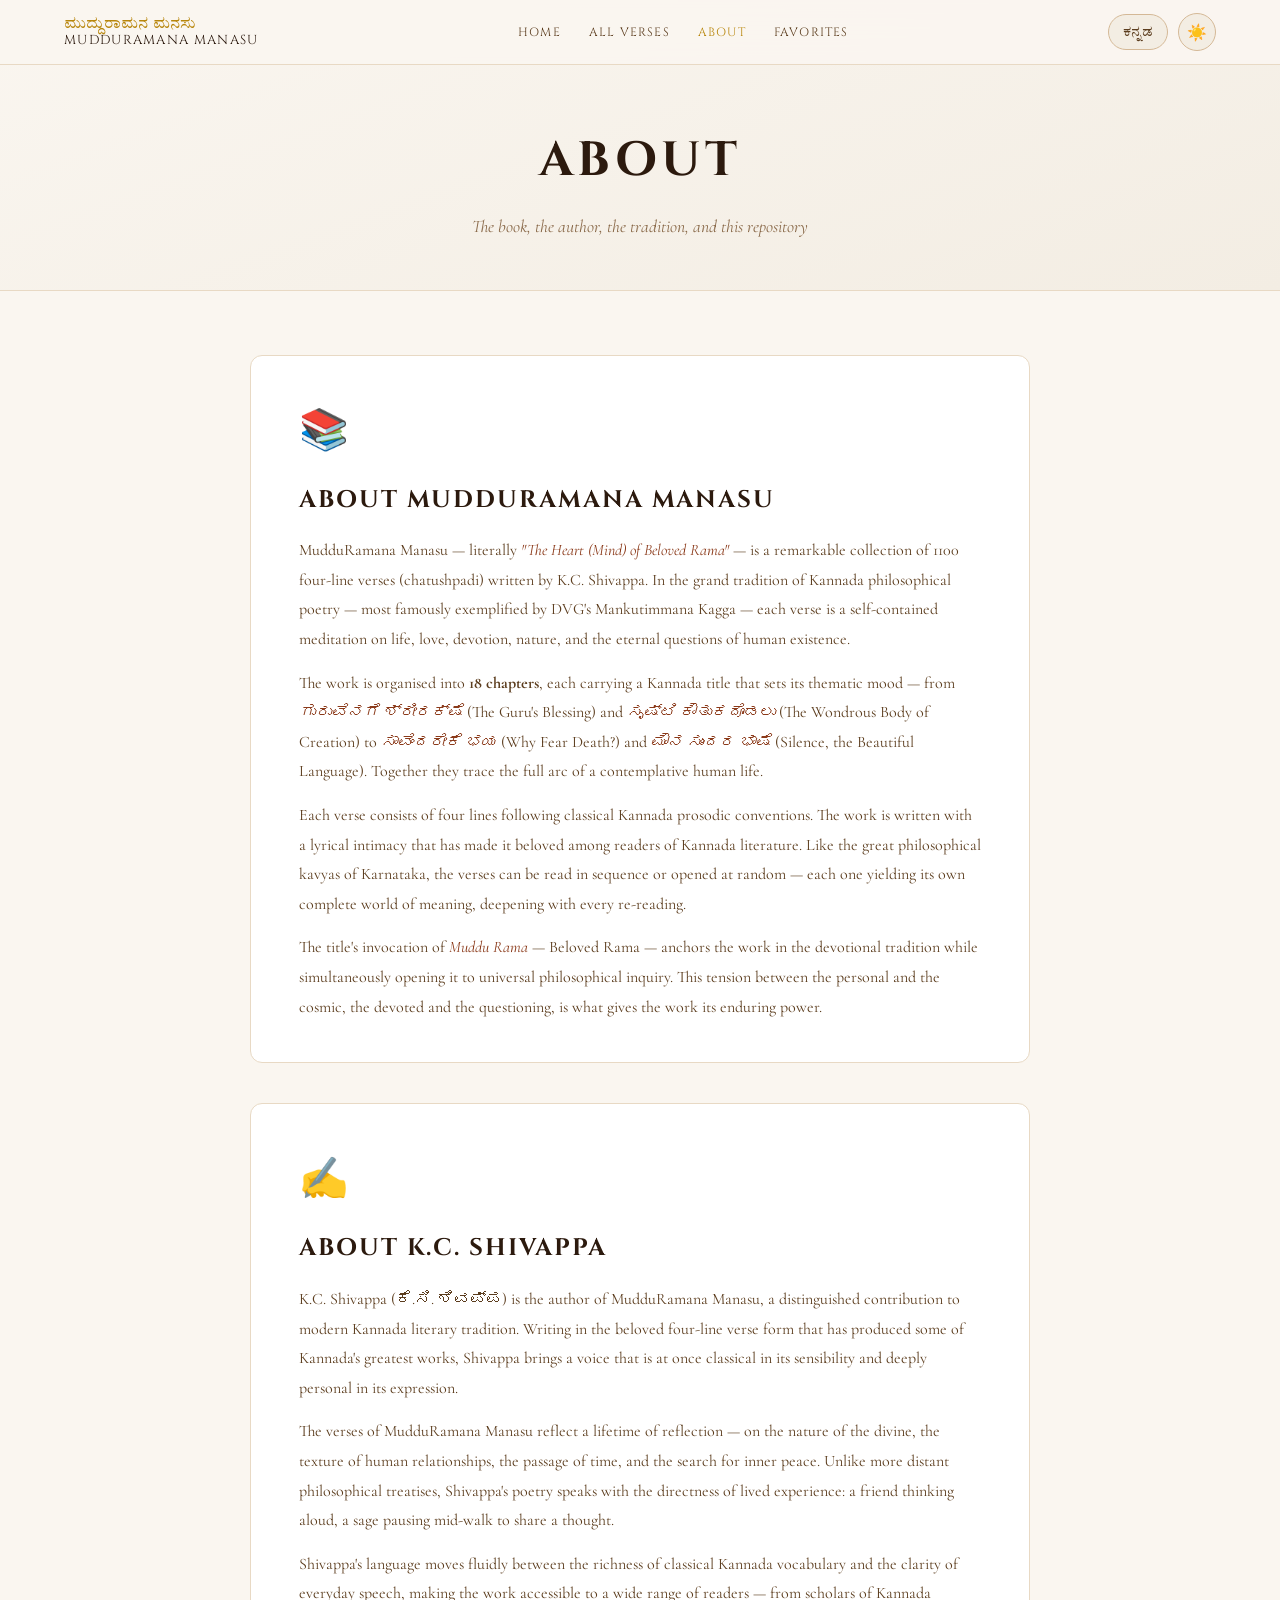
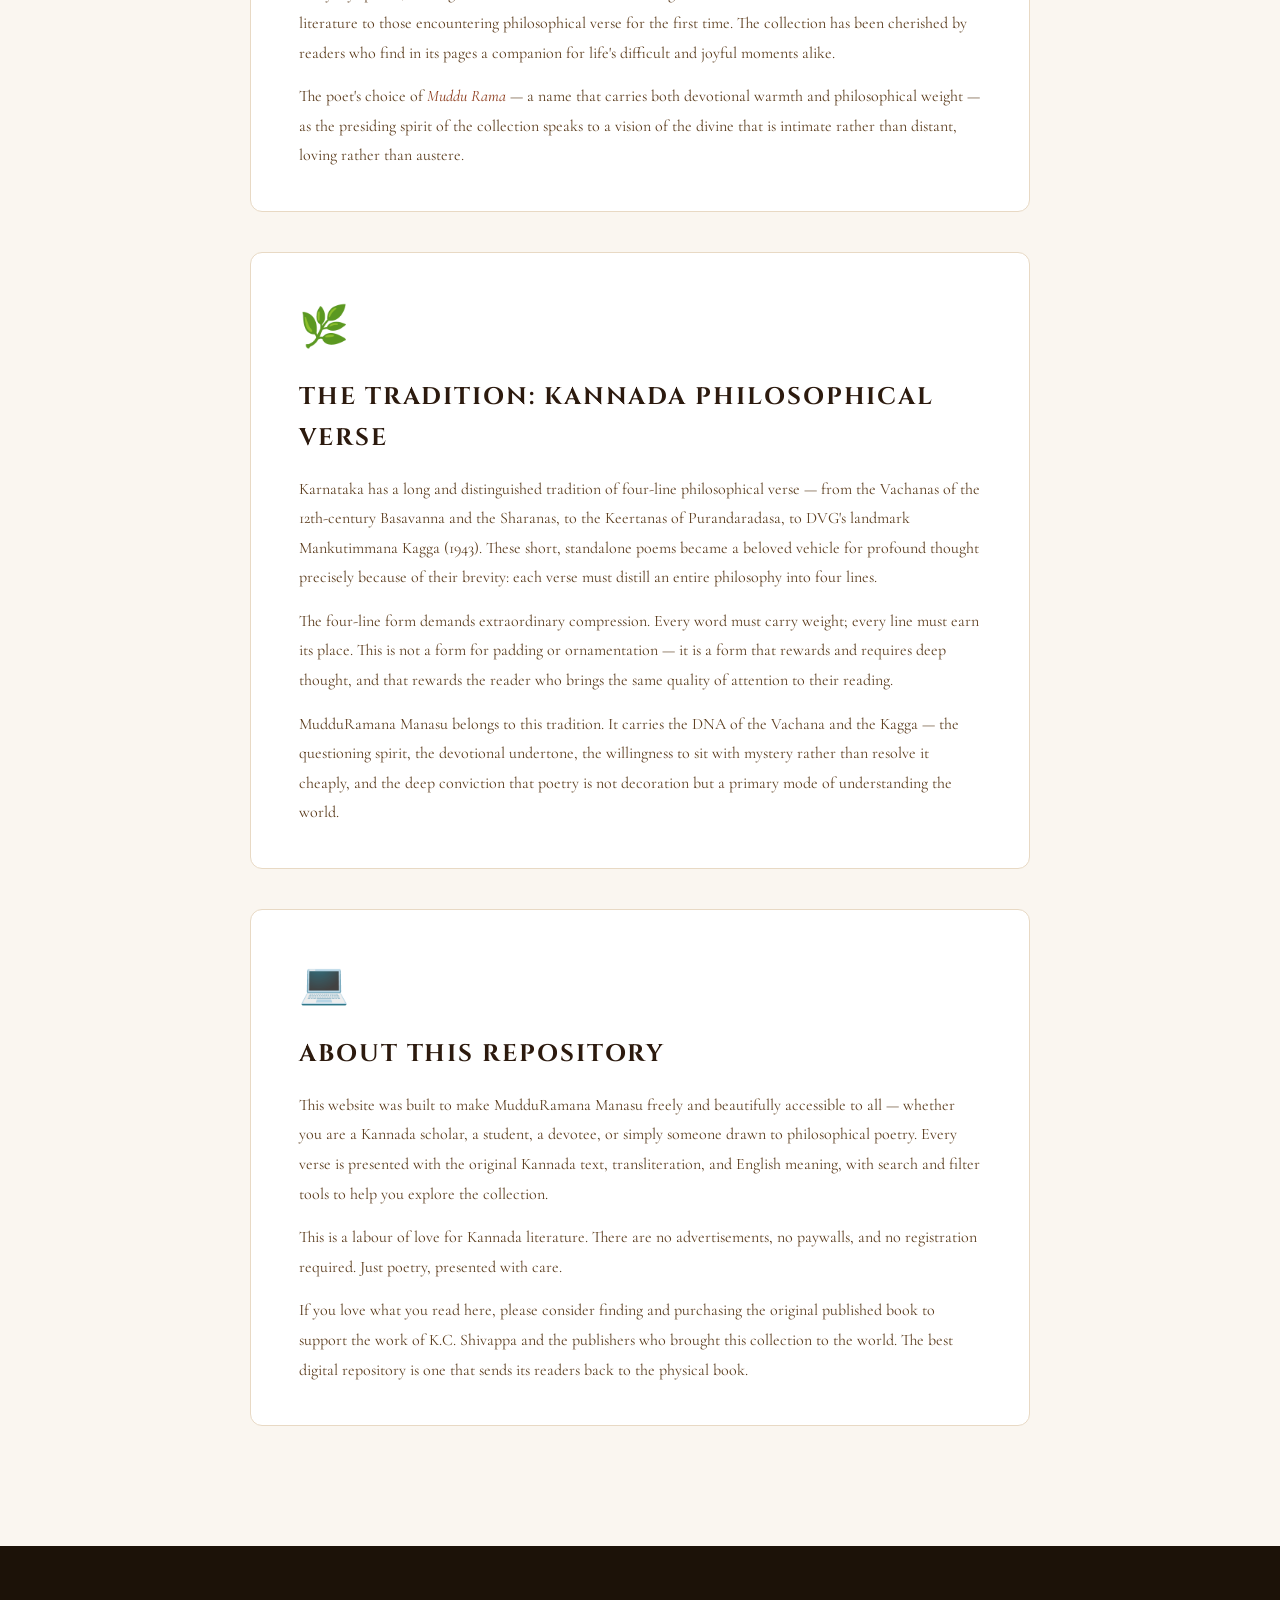
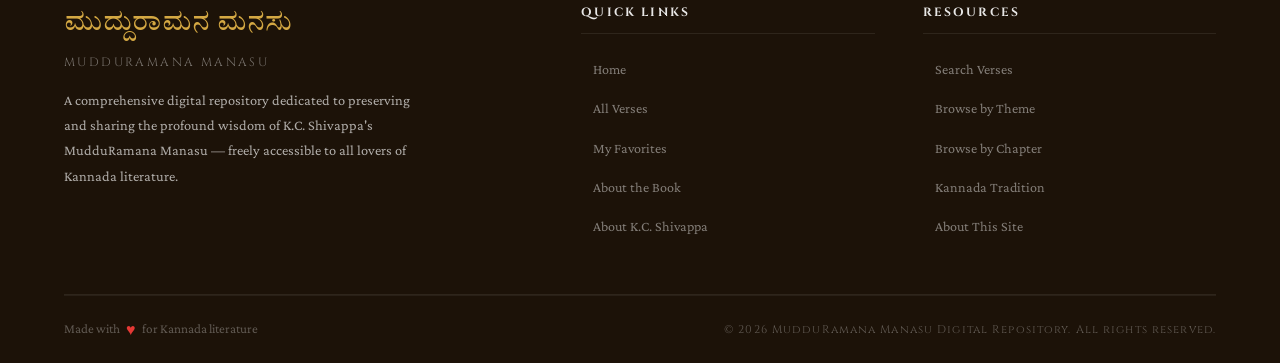
==== about.html @ 2476eab0 "Add files via upload" ====
<!DOCTYPE html>
<html lang="en" data-theme="light">
<head>
  <meta charset="UTF-8" />
  <meta name="viewport" content="width=device-width, initial-scale=1.0" />
  <title>About - MudduRamana Manasu | K.C. Shivappa</title>
  <link rel="preconnect" href="https://fonts.googleapis.com" />
  <link rel="preconnect" href="https://fonts.gstatic.com" crossorigin />
  <link href="https://fonts.googleapis.com/css2?family=Tiro+Kannada:ital@0;1&family=Cormorant+Garamond:ital,wght@0,300;0,400;0,600;1,300;1,400&family=Cinzel:wght@400;600;700&family=Crimson+Pro:ital,wght@0,300;0,400;1,300;1,400&display=swap" rel="stylesheet" />
  <link rel="stylesheet" href="styles.css" />
</head>
<body>

<nav class="nav" id="mainNav">
  <div class="nav-inner">
    <a href="index.html" class="nav-logo">
      <span class="nav-logo-kn">ಮುದ್ದುರಾಮನ ಮನಸು</span>
      <span class="nav-logo-en">MudduRamana Manasu</span>
    </a>
    <div class="nav-links">
      <a href="index.html" class="nav-link" data-i18n="nav_home">Home</a>
      <a href="verses.html" class="nav-link" data-i18n="nav_verses">All Verses</a>
      <a href="about.html" class="nav-link active" data-i18n="nav_about">About</a>
      <a href="favorites.html" class="nav-link" data-i18n="nav_favorites">Favorites</a>
    </div>
    <div class="nav-right">
      <button class="lang-toggle" id="langToggle" aria-label="Switch language" title="Switch to Kannada">ಕನ್ನಡ</button>
      <button class="theme-toggle" id="themeToggle" aria-label="Toggle theme">☀️</button>
      <button class="nav-burger" id="navBurger" aria-label="Menu"><span></span><span></span><span></span></button>
    </div>
  </div>
  <div class="nav-mobile" id="navMobile">
    <a href="index.html" data-i18n="nav_home">Home</a>
    <a href="verses.html" data-i18n="nav_verses">All Verses</a>
    <a href="about.html" data-i18n="nav_about">About</a>
    <a href="favorites.html" data-i18n="nav_favorites">Favorites</a>
  </div>
</nav>

<div class="page-header">
  <div class="container">
    <h1 class="page-header-title" data-i18n="page_about_title">About</h1>
    <p class="page-header-sub" data-i18n="page_about_sub">The book, the author, the tradition, and this repository</p>
  </div>
</div>

<section class="about-section">
  <div class="container">
    <div class="about-prose">

      <div class="about-block" id="book">
        <div class="about-block-icon">📚</div>
        <h2 data-i18n="about_section_book_title">About MudduRamana Manasu</h2>
        <p>MudduRamana Manasu — literally <em>"The Heart (Mind) of Beloved Rama"</em> — is a remarkable collection of 1100 four-line verses (chatushpadi) written by K.C. Shivappa. In the grand tradition of Kannada philosophical poetry — most famously exemplified by DVG's Mankutimmana Kagga — each verse is a self-contained meditation on life, love, devotion, nature, and the eternal questions of human existence.</p>
        <p>The work is organised into <strong>18 chapters</strong>, each carrying a Kannada title that sets its thematic mood — from <em>ಗುರುವೆನಗೆ ಶ್ರೀರಕ್ಷೆ</em> (The Guru's Blessing) and <em>ಸೃಷ್ಟಿ ಕೌತುಕದೊಡಲು</em> (The Wondrous Body of Creation) to <em>ಸಾವೆಂದರೇಕೆ ಭಯ</em> (Why Fear Death?) and <em>ಮೌನ ಸುಂದರ ಭಾಷೆ</em> (Silence, the Beautiful Language). Together they trace the full arc of a contemplative human life.</p>
        <p>Each verse consists of four lines following classical Kannada prosodic conventions. The work is written with a lyrical intimacy that has made it beloved among readers of Kannada literature. Like the great philosophical kavyas of Karnataka, the verses can be read in sequence or opened at random — each one yielding its own complete world of meaning, deepening with every re-reading.</p>
        <p>The title's invocation of <em>Muddu Rama</em> — Beloved Rama — anchors the work in the devotional tradition while simultaneously opening it to universal philosophical inquiry. This tension between the personal and the cosmic, the devoted and the questioning, is what gives the work its enduring power.</p>
      </div>

      <div class="about-block" id="author">
        <div class="about-block-icon">✍️</div>
        <h2 data-i18n="about_section_auth_title">About K.C. Shivappa</h2>
        <p>K.C. Shivappa (ಕೆ.ಸಿ. ಶಿವಪ್ಪ) is the author of MudduRamana Manasu, a distinguished contribution to modern Kannada literary tradition. Writing in the beloved four-line verse form that has produced some of Kannada's greatest works, Shivappa brings a voice that is at once classical in its sensibility and deeply personal in its expression.</p>
        <p>The verses of MudduRamana Manasu reflect a lifetime of reflection — on the nature of the divine, the texture of human relationships, the passage of time, and the search for inner peace. Unlike more distant philosophical treatises, Shivappa's poetry speaks with the directness of lived experience: a friend thinking aloud, a sage pausing mid-walk to share a thought.</p>
        <p>Shivappa's language moves fluidly between the richness of classical Kannada vocabulary and the clarity of everyday speech, making the work accessible to a wide range of readers — from scholars of Kannada literature to those encountering philosophical verse for the first time. The collection has been cherished by readers who find in its pages a companion for life's difficult and joyful moments alike.</p>
        <p>The poet's choice of <em>Muddu Rama</em> — a name that carries both devotional warmth and philosophical weight — as the presiding spirit of the collection speaks to a vision of the divine that is intimate rather than distant, loving rather than austere.</p>
      </div>

      <div class="about-block" id="tradition">
        <div class="about-block-icon">🌿</div>
        <h2 data-i18n="about_section_trad_title">The Tradition: Kannada Philosophical Verse</h2>
        <p>Karnataka has a long and distinguished tradition of four-line philosophical verse — from the Vachanas of the 12th-century Basavanna and the Sharanas, to the Keertanas of Purandaradasa, to DVG's landmark Mankutimmana Kagga (1943). These short, standalone poems became a beloved vehicle for profound thought precisely because of their brevity: each verse must distill an entire philosophy into four lines.</p>
        <p>The four-line form demands extraordinary compression. Every word must carry weight; every line must earn its place. This is not a form for padding or ornamentation — it is a form that rewards and requires deep thought, and that rewards the reader who brings the same quality of attention to their reading.</p>
        <p>MudduRamana Manasu belongs to this tradition. It carries the DNA of the Vachana and the Kagga — the questioning spirit, the devotional undertone, the willingness to sit with mystery rather than resolve it cheaply, and the deep conviction that poetry is not decoration but a primary mode of understanding the world.</p>
      </div>

      <div class="about-block" id="repository">
        <div class="about-block-icon">💻</div>
        <h2 data-i18n="about_section_repo_title">About This Repository</h2>
        <p>This website was built to make MudduRamana Manasu freely and beautifully accessible to all — whether you are a Kannada scholar, a student, a devotee, or simply someone drawn to philosophical poetry. Every verse is presented with the original Kannada text, transliteration, and English meaning, with search and filter tools to help you explore the collection.</p>
        <p>This is a labour of love for Kannada literature. There are no advertisements, no paywalls, and no registration required. Just poetry, presented with care.</p>
        <p>If you love what you read here, please consider finding and purchasing the original published book to support the work of K.C. Shivappa and the publishers who brought this collection to the world. The best digital repository is one that sends its readers back to the physical book.</p>
      </div>

    </div>
  </div>
</section>

<footer class="footer">
  <div class="container">
    <div class="footer-top">
      <div class="footer-brand">
        <span class="footer-brand-logo">ಮುದ್ದುರಾಮನ ಮನಸು</span>
        <span class="footer-brand-logo-en">MudduRamana Manasu</span>
        <p data-i18n="footer_brand_desc">A comprehensive digital repository dedicated to preserving and sharing the profound wisdom of K.C. Shivappa's MudduRamana Manasu — freely accessible to all lovers of Kannada literature.</p>
      </div>
      <div class="footer-col">
        <h4 data-i18n="footer_quick_links">Quick Links</h4>
        <a href="index.html" data-i18n="footer_link_home">Home</a>
        <a href="verses.html" data-i18n="footer_link_verses">All Verses</a>
        <a href="favorites.html" data-i18n="footer_link_favs">My Favorites</a>
        <a href="about.html" data-i18n="footer_link_book">About the Book</a>
        <a href="about.html#author" data-i18n="footer_link_author">About K.C. Shivappa</a>
      </div>
      <div class="footer-col">
        <h4 data-i18n="footer_resources">Resources</h4>
        <a href="verses.html" data-i18n="footer_res_search">Search Verses</a>
        <a href="verses.html" data-i18n="footer_res_theme">Browse by Theme</a>
        <a href="verses.html" data-i18n="footer_res_chapter">Browse by Chapter</a>
        <a href="about.html#tradition" data-i18n="footer_res_trad">Kannada Tradition</a>
        <a href="about.html#repository" data-i18n="footer_res_site">About This Site</a>
      </div>
    </div>
    <hr class="footer-divider" />
    <div class="footer-bottom">
      <div class="footer-bottom-left">
        <span data-i18n="footer_made_with">Made with</span> <span class="footer-heart">♥</span> <span data-i18n="footer_for">for Kannada literature</span>
      </div>
      <div class="footer-bottom-right" data-i18n="footer_copy">© 2026 MudduRamana Manasu Digital Repository. All rights reserved.</div>
    </div>
  </div>
</footer>

<script src="data.js"></script>
<script src="i18n.js"></script>
  <script src="app.js"></script>
</body>
</html>
---- styles.css ----
/* ===========================
   MudduRamana Manasu — Styles
   Warm manuscript + dark mode
   =========================== */

/* ---- LIGHT THEME (default) ---- */
:root {
  --bg: #faf6f0;
  --bg-alt: #f3ede3;
  --bg-card: #ffffff;
  --bg-dark: #1c1208;
  --ink: #2c1a0e;
  --ink-light: #5c3d1e;
  --ink-muted: #8a6a4a;
  --gold: #b8860b;
  --gold-light: #d4a843;
  --gold-pale: #f5e8c0;
  --rust: #8b3a1a;
  --rust-light: #c05a2a;
  --border: #d4b896;
  --border-light: #e8d9c4;
  --shadow: rgba(44, 26, 14, 0.12);
  --shadow-deep: rgba(44, 26, 14, 0.25);
  --nav-bg: rgba(250, 246, 240, 0.93);
  --hero-grad-a: #faf6f0;
  --hero-grad-b: #f0e8d8;
  --hero-grad-c: #e8d8c0;
  --search-bg: #ffffff;
  --filter-bg: #f3ede3;
  --modal-bg: #faf6f0;
  --footer-bg: #1c1208;
  --footer-text: rgba(255,255,255,0.65);
  --footer-muted: rgba(255,255,255,0.3);
  --footer-heading: rgba(255,255,255,0.9);
  --footer-link: rgba(255,255,255,0.45);
  --theme-toggle-bg: var(--bg-alt);
  --theme-toggle-icon: '☀️';

  --font-display: 'Cinzel', serif;
  --font-body: 'Crimson Pro', Georgia, serif;
  --font-kannada: 'Tiro Kannada', serif;
  --font-serif: 'Cormorant Garamond', Georgia, serif;
}

/* ---- DARK THEME ---- */
[data-theme="dark"] {
  --bg: #0f0c07;
  --bg-alt: #1a1408;
  --bg-card: #1f1810;
  --bg-dark: #060402;
  --ink: #eddcbc;
  --ink-light: #c9aa7a;
  --ink-muted: #8a7254;
  --gold: #d4a843;
  --gold-light: #e8c26a;
  --gold-pale: rgba(184,134,11,0.15);
  --rust: #c05a2a;
  --rust-light: #e07040;
  --border: #3a2c18;
  --border-light: #2a2010;
  --shadow: rgba(0,0,0,0.4);
  --shadow-deep: rgba(0,0,0,0.6);
  --nav-bg: rgba(15, 12, 7, 0.95);
  --hero-grad-a: #0f0c07;
  --hero-grad-b: #1a1408;
  --hero-grad-c: #201808;
  --search-bg: #1f1810;
  --filter-bg: #1a1408;
  --modal-bg: #1a1408;
  --footer-bg: #060402;
  --footer-text: rgba(255,255,255,0.55);
  --footer-muted: rgba(255,255,255,0.2);
  --footer-heading: rgba(255,255,255,0.85);
  --footer-link: rgba(255,255,255,0.35);
  --theme-toggle-bg: #2a2010;
  --theme-toggle-icon: '🌙';
}

*, *::before, *::after { box-sizing: border-box; margin: 0; padding: 0; }
html { scroll-behavior: smooth; }

body {
  font-family: var(--font-body);
  background: var(--bg);
  color: var(--ink);
  font-size: 18px;
  line-height: 1.7;
  transition: background 0.3s, color 0.3s;
}

a { color: inherit; text-decoration: none; }
img { max-width: 100%; display: block; }

.container {
  max-width: 1200px;
  margin: 0 auto;
  padding: 0 24px;
}

/* ---- NAV ---- */
.nav {
  position: fixed;
  top: 0; left: 0; right: 0;
  z-index: 100;
  background: var(--nav-bg);
  backdrop-filter: blur(16px);
  -webkit-backdrop-filter: blur(16px);
  border-bottom: 1px solid var(--border-light);
  transition: box-shadow 0.3s, background 0.3s;
}
.nav.scrolled { box-shadow: 0 2px 20px var(--shadow); }

.nav-inner {
  max-width: 1200px;
  margin: 0 auto;
  padding: 0 24px;
  height: 64px;
  display: flex;
  align-items: center;
  justify-content: space-between;
  gap: 16px;
}
.nav-logo {
  display: flex;
  flex-direction: column;
  line-height: 1.1;
  flex-shrink: 0;
}
.nav-logo-kn {
  font-family: var(--font-kannada);
  font-size: 15px;
  color: var(--gold);
  letter-spacing: 0.02em;
}
.nav-logo-en {
  font-family: var(--font-display);
  font-size: 13px;
  letter-spacing: 0.1em;
  color: var(--ink);
  text-transform: uppercase;
}
.nav-links {
  display: flex;
  align-items: center;
  gap: 28px;
}
.nav-link {
  font-family: var(--font-display);
  font-size: 12px;
  letter-spacing: 0.1em;
  text-transform: uppercase;
  color: var(--ink-light);
  display: flex;
  align-items: center;
  gap: 5px;
  transition: color 0.2s;
  white-space: nowrap;
}
.nav-link:hover, .nav-link.active { color: var(--gold); }

/* Theme toggle button */
.theme-toggle {
  width: 38px; height: 38px;
  display: flex;
  align-items: center;
  justify-content: center;
  border-radius: 50%;
  border: 1px solid var(--border);
  background: var(--theme-toggle-bg);
  cursor: pointer;
  font-size: 16px;
  transition: background 0.2s, border-color 0.2s, transform 0.2s;
  flex-shrink: 0;
}
.theme-toggle:hover {
  border-color: var(--gold);
  transform: rotate(20deg);
}

.nav-right {
  display: flex;
  align-items: center;
  gap: 16px;
}

.nav-burger {
  display: none;
  flex-direction: column;
  gap: 5px;
  background: none;
  border: none;
  cursor: pointer;
  padding: 4px;
}
.nav-burger span {
  display: block;
  width: 24px; height: 2px;
  background: var(--ink);
  border-radius: 2px;
  transition: 0.3s;
}
.nav-mobile {
  display: none;
  flex-direction: column;
  padding: 12px 24px 20px;
  border-top: 1px solid var(--border-light);
  background: var(--nav-bg);
  gap: 2px;
}
.nav-mobile a {
  padding: 10px 0;
  font-family: var(--font-display);
  font-size: 13px;
  letter-spacing: 0.08em;
  text-transform: uppercase;
  color: var(--ink-light);
  border-bottom: 1px solid var(--border-light);
}
.nav-mobile.open { display: flex; }

/* ---- HERO ---- */
.hero {
  min-height: 100vh;
  padding-top: 64px;
  display: flex;
  align-items: center;
  justify-content: center;
  position: relative;
  background: linear-gradient(160deg, var(--hero-grad-a) 0%, var(--hero-grad-b) 40%, var(--hero-grad-c) 100%);
  overflow: hidden;
}
.hero-bg { position: absolute; inset: 0; pointer-events: none; }
.hero-lotus {
  position: absolute;
  font-size: 6rem;
  opacity: 0.06;
  animation: floatLotus 8s ease-in-out infinite;
}
.hero-lotus-1 { top: 10%; left: 5%; animation-delay: 0s; }
.hero-lotus-2 { top: 60%; right: 5%; animation-delay: 2.5s; font-size: 8rem; }
.hero-lotus-3 { bottom: 10%; left: 30%; animation-delay: 5s; font-size: 4rem; }
@keyframes floatLotus {
  0%, 100% { transform: translateY(0) rotate(0deg); }
  50% { transform: translateY(-20px) rotate(5deg); }
}
.hero::before, .hero::after {
  content: '';
  position: absolute;
  border: 1px solid var(--gold);
  opacity: 0.07;
  border-radius: 50%;
}
.hero::before { top: -80px; right: -80px; width: 500px; height: 500px; }
.hero::after { bottom: -100px; left: -100px; width: 400px; height: 400px; }

.hero-content {
  position: relative;
  text-align: center;
  max-width: 800px;
  padding: 80px 24px 120px;
  animation: fadeUp 1s ease both;
}
@keyframes fadeUp {
  from { opacity: 0; transform: translateY(30px); }
  to { opacity: 1; transform: translateY(0); }
}

.hero-subtitle-top {
  font-family: var(--font-kannada);
  font-size: 16px;
  color: var(--gold);
  letter-spacing: 0.05em;
  margin-bottom: 20px;
  opacity: 0.85;
}
.hero-title { display: flex; flex-direction: column; gap: 6px; margin-bottom: 16px; }
.hero-title-kn {
  font-family: var(--font-kannada);
  font-size: clamp(2.4rem, 6vw, 4.2rem);
  color: var(--rust);
  line-height: 1.2;
}
.hero-title-en {
  font-family: var(--font-display);
  font-size: clamp(1.4rem, 3.5vw, 2.4rem);
  letter-spacing: 0.12em;
  color: var(--ink);
  text-transform: uppercase;
}
.hero-author {
  font-family: var(--font-serif);
  font-size: 1.2rem;
  font-style: italic;
  color: var(--ink-muted);
  margin-bottom: 20px;
}
.hero-author strong { font-style: normal; color: var(--ink-light); font-weight: 600; }
.hero-desc {
  font-size: 1.1rem;
  color: var(--ink-light);
  max-width: 580px;
  margin: 0 auto 32px;
  font-family: var(--font-serif);
  font-style: italic;
}
.hero-stats {
  display: flex;
  align-items: center;
  justify-content: center;
  margin-bottom: 36px;
  background: rgba(255,255,255,0.08);
  border: 1px solid var(--border);
  border-radius: 60px;
  padding: 12px 32px;
  width: fit-content;
  margin-left: auto;
  margin-right: auto;
  backdrop-filter: blur(4px);
}
.hero-stat { display: flex; flex-direction: column; align-items: center; padding: 0 24px; }
.hero-stat-num {
  font-family: var(--font-display);
  font-size: 1.5rem;
  color: var(--rust);
  font-weight: 600;
  letter-spacing: 0.05em;
}
.hero-stat-label {
  font-size: 0.75rem;
  text-transform: uppercase;
  letter-spacing: 0.1em;
  color: var(--ink-muted);
}
.hero-stat-divider { width: 1px; height: 40px; background: var(--border); }
.hero-cta { display: flex; gap: 16px; justify-content: center; flex-wrap: wrap; }
.hero-scroll-hint {
  position: absolute;
  bottom: 32px; left: 50%;
  transform: translateX(-50%);
  display: flex;
  flex-direction: column;
  align-items: center;
  gap: 4px;
  color: var(--ink-muted);
  font-size: 0.75rem;
  letter-spacing: 0.15em;
  text-transform: uppercase;
  animation: bounceDown 2s ease-in-out infinite;
}
@keyframes bounceDown {
  0%, 100% { transform: translateX(-50%) translateY(0); }
  50% { transform: translateX(-50%) translateY(8px); }
}

/* ---- BUTTONS ---- */
.btn-primary {
  display: inline-block;
  background: var(--rust);
  color: #fff;
  font-family: var(--font-display);
  font-size: 13px;
  letter-spacing: 0.12em;
  text-transform: uppercase;
  padding: 14px 32px;
  border-radius: 4px;
  transition: background 0.2s, transform 0.2s, box-shadow 0.2s;
  box-shadow: 0 4px 20px rgba(139,58,26,0.25);
  border: none; cursor: pointer;
}
.btn-primary:hover {
  background: var(--rust-light);
  transform: translateY(-2px);
  box-shadow: 0 8px 30px rgba(139,58,26,0.3);
}
.btn-secondary {
  display: inline-block;
  background: transparent;
  color: var(--ink);
  font-family: var(--font-display);
  font-size: 13px;
  letter-spacing: 0.12em;
  text-transform: uppercase;
  padding: 14px 32px;
  border-radius: 4px;
  border: 1.5px solid var(--border);
  transition: border-color 0.2s, color 0.2s, transform 0.2s;
  cursor: pointer;
}
.btn-secondary:hover { border-color: var(--gold); color: var(--gold); transform: translateY(-2px); }
.btn-outline {
  display: inline-block;
  border: 1.5px solid var(--rust);
  color: var(--rust);
  font-family: var(--font-display);
  font-size: 13px;
  letter-spacing: 0.1em;
  text-transform: uppercase;
  padding: 12px 28px;
  border-radius: 4px;
  transition: background 0.2s, color 0.2s;
}
.btn-outline:hover { background: var(--rust); color: #fff; }
.btn-small {
  display: inline-block;
  background: var(--rust);
  color: #fff;
  font-family: var(--font-display);
  font-size: 11px;
  letter-spacing: 0.1em;
  text-transform: uppercase;
  padding: 8px 16px;
  border-radius: 4px;
  border: none;
  cursor: pointer;
  transition: background 0.2s;
}
.btn-small:hover { background: var(--rust-light); }
.btn-clear {
  background: transparent;
  color: var(--ink-muted);
  border: 1px solid var(--border);
}
.btn-clear:hover { background: var(--bg-alt); color: var(--ink); }

/* ---- SEARCH SECTION ---- */
.search-section {
  padding: 32px 0;
  background: var(--bg-alt);
  border-top: 1px solid var(--border-light);
  border-bottom: 1px solid var(--border-light);
}
.search-box {
  display: flex;
  align-items: center;
  max-width: 720px;
  margin: 0 auto;
  background: var(--search-bg);
  border: 1.5px solid var(--border);
  border-radius: 8px;
  overflow: hidden;
  box-shadow: 0 2px 12px var(--shadow);
  transition: border-color 0.2s, box-shadow 0.2s;
}
.search-box:focus-within { border-color: var(--gold); box-shadow: 0 4px 24px var(--shadow); }
.search-icon { margin: 0 14px; color: var(--ink-muted); flex-shrink: 0; }
.search-input {
  flex: 1;
  border: none;
  outline: none;
  font-family: var(--font-body);
  font-size: 16px;
  color: var(--ink);
  background: transparent;
  padding: 14px 0;
}
.search-input::placeholder { color: var(--ink-muted); }
.search-btn {
  background: var(--rust);
  color: #fff;
  border: none;
  padding: 14px 28px;
  font-family: var(--font-display);
  font-size: 13px;
  letter-spacing: 0.1em;
  text-transform: uppercase;
  cursor: pointer;
  transition: background 0.2s;
}
.search-btn:hover { background: var(--rust-light); }

/* ---- SECTION HEADERS ---- */
.section-title {
  font-family: var(--font-display);
  font-size: clamp(1.6rem, 3vw, 2.2rem);
  text-align: center;
  letter-spacing: 0.06em;
  color: var(--ink);
  margin-bottom: 12px;
}
.section-subtitle {
  text-align: center;
  color: var(--ink-muted);
  font-family: var(--font-serif);
  font-style: italic;
  font-size: 1.1rem;
  margin-bottom: 48px;
}

/* ---- FEATURES ---- */
.features-section { padding: 80px 0; background: var(--bg); }
.features-grid { display: grid; grid-template-columns: repeat(auto-fit, minmax(240px,1fr)); gap: 24px; }
.feature-card {
  background: var(--bg-card);
  border: 1px solid var(--border-light);
  border-radius: 8px;
  padding: 32px 28px;
  text-align: center;
  transition: transform 0.2s, box-shadow 0.2s;
}
.feature-card:hover { transform: translateY(-4px); box-shadow: 0 8px 32px var(--shadow); }
.feature-icon { font-size: 2rem; margin-bottom: 16px; }
.feature-card h3 {
  font-family: var(--font-display);
  font-size: 1rem;
  letter-spacing: 0.06em;
  color: var(--ink);
  margin-bottom: 10px;
  text-transform: uppercase;
}
.feature-card p { color: var(--ink-muted); font-size: 0.95rem; line-height: 1.65; }

/* ---- VERSE CARD ---- */
.verses-grid { display: grid; grid-template-columns: repeat(auto-fill, minmax(340px,1fr)); gap: 28px; margin-bottom: 48px; }
.verse-card {
  background: var(--bg-card);
  border: 1px solid var(--border-light);
  border-radius: 8px;
  padding: 28px;
  cursor: pointer;
  transition: transform 0.2s, box-shadow 0.2s, border-color 0.2s;
}
.verse-card:hover { transform: translateY(-4px); box-shadow: 0 8px 32px var(--shadow); border-color: var(--border); }
.verse-card-header {
  display: flex;
  align-items: center;
  justify-content: space-between;
  margin-bottom: 10px;
}
.verse-number {
  font-family: var(--font-display);
  font-size: 0.8rem;
  letter-spacing: 0.12em;
  color: var(--gold);
  text-transform: uppercase;
}
.verse-chapter {
  font-family: var(--font-kannada);
  font-size: 0.78rem;
  color: var(--ink-muted);
  margin-bottom: 12px;
  opacity: 0.8;
}
.verse-tags { display: flex; gap: 6px; flex-wrap: wrap; }
.verse-tag {
  font-size: 0.7rem;
  padding: 3px 10px;
  border-radius: 20px;
  border: 1px solid var(--border);
  color: var(--ink-muted);
  font-family: var(--font-display);
  letter-spacing: 0.06em;
  text-transform: uppercase;
  background: var(--bg-alt);
}
.verse-kannada {
  font-family: var(--font-kannada);
  font-size: 1.05rem;
  line-height: 2;
  color: var(--ink);
  margin-bottom: 14px;
  border-left: 3px solid var(--gold-pale);
  padding-left: 14px;
}
.verse-meaning-preview {
  font-family: var(--font-serif);
  font-style: italic;
  color: var(--ink-muted);
  font-size: 0.95rem;
  line-height: 1.6;
  display: -webkit-box;
  -webkit-line-clamp: 2;
  -webkit-box-orient: vertical;
  overflow: hidden;
}
.verse-card-footer {
  display: flex;
  align-items: center;
  justify-content: space-between;
  margin-top: 18px;
  padding-top: 14px;
  border-top: 1px solid var(--border-light);
}
.verse-like-btn {
  background: none;
  border: none;
  cursor: pointer;
  display: flex;
  align-items: center;
  gap: 6px;
  color: var(--ink-muted);
  font-size: 0.85rem;
  font-family: var(--font-body);
  transition: color 0.2s;
  padding: 4px 0;
}
.verse-like-btn:hover, .verse-like-btn.liked { color: #e53935; }
.verse-like-btn.liked svg { fill: #e53935; }
.verse-like-btn svg { transition: fill 0.2s; }
.verse-read-link {
  font-family: var(--font-display);
  font-size: 0.75rem;
  letter-spacing: 0.1em;
  text-transform: uppercase;
  color: var(--rust);
  transition: color 0.2s;
}
.verse-read-link:hover { color: var(--rust-light); }

/* ---- FEATURED SECTION ---- */
.featured-section {
  padding: 80px 0;
  background: var(--bg-alt);
  border-top: 1px solid var(--border-light);
  border-bottom: 1px solid var(--border-light);
}
.featured-cta { text-align: center; margin-top: 48px; }

/* ---- ABOUT SNIPPET (homepage) ---- */
.about-snippet { padding: 80px 0; background: var(--bg); }
.about-snippet-inner {
  display: grid;
  grid-template-columns: 1fr 1fr;
  gap: 64px;
  align-items: center;
}
.about-label {
  font-family: var(--font-display);
  font-size: 0.75rem;
  letter-spacing: 0.2em;
  text-transform: uppercase;
  color: var(--gold);
  margin-bottom: 12px;
}
.about-snippet-text h2 {
  font-family: var(--font-display);
  font-size: 2rem;
  letter-spacing: 0.06em;
  color: var(--ink);
  margin-bottom: 20px;
}
.about-snippet-text p {
  color: var(--ink-light);
  font-size: 1rem;
  line-height: 1.8;
  margin-bottom: 16px;
  font-family: var(--font-serif);
}
.about-snippet-text p em { color: var(--rust); }
.about-snippet-text .btn-outline { margin-top: 12px; }

.verse-card-large {
  background: linear-gradient(145deg, var(--bg-card) 0%, var(--bg-alt) 100%);
  border: 1px solid var(--border);
  border-radius: 12px;
  padding: 40px 36px;
  box-shadow: 0 4px 32px var(--shadow);
}
.verse-card-large .verse-number {
  font-family: var(--font-display);
  font-size: 0.8rem;
  letter-spacing: 0.15em;
  color: var(--gold);
  text-transform: uppercase;
  margin-bottom: 20px;
  display: block;
}
.verse-card-large .verse-kannada {
  font-family: var(--font-kannada);
  font-size: 1.1rem;
  line-height: 2.2;
  color: var(--ink);
  margin-bottom: 20px;
  border-left: 3px solid var(--gold);
  padding-left: 16px;
}
.verse-card-large .verse-translit {
  font-family: var(--font-serif);
  font-style: italic;
  font-size: 0.92rem;
  color: var(--ink-muted);
  margin-bottom: 18px;
  line-height: 1.8;
  padding-left: 19px;
  border-left: 3px solid var(--border-light);
}
.verse-card-large .verse-meaning {
  font-family: var(--font-serif);
  font-size: 1rem;
  line-height: 1.8;
  color: var(--ink-light);
  border-top: 1px solid var(--border-light);
  padding-top: 18px;
  margin-top: 6px;
}

/* ---- ABOUT CARDS (homepage dual section) ---- */
.about-duo-section {
  padding: 80px 0;
  background: var(--bg-alt);
  border-top: 1px solid var(--border-light);
  border-bottom: 1px solid var(--border-light);
}
.about-duo-grid {
  display: grid;
  grid-template-columns: 1fr 1fr;
  gap: 32px;
}
.about-duo-card {
  background: var(--bg-card);
  border: 1px solid var(--border-light);
  border-radius: 12px;
  padding: 40px 36px;
  transition: box-shadow 0.2s;
}
.about-duo-card:hover { box-shadow: 0 8px 40px var(--shadow); }
.about-duo-card-icon {
  font-size: 2.4rem;
  margin-bottom: 20px;
}
.about-duo-card-label {
  font-family: var(--font-display);
  font-size: 0.7rem;
  letter-spacing: 0.2em;
  text-transform: uppercase;
  color: var(--gold);
  margin-bottom: 8px;
}
.about-duo-card h3 {
  font-family: var(--font-display);
  font-size: 1.4rem;
  letter-spacing: 0.06em;
  color: var(--ink);
  margin-bottom: 16px;
}
.about-duo-card p {
  font-family: var(--font-serif);
  font-size: 1rem;
  color: var(--ink-light);
  line-height: 1.85;
  margin-bottom: 14px;
}
.about-duo-card p:last-of-type { margin-bottom: 24px; }
.about-duo-card .btn-outline { margin-top: 4px; }
.about-duo-card .highlight-line {
  font-family: var(--font-kannada);
  font-size: 1.05rem;
  color: var(--gold);
  border-left: 3px solid var(--gold-pale);
  padding: 8px 16px;
  margin-bottom: 18px;
  display: block;
  border-radius: 0 4px 4px 0;
  background: var(--gold-pale);
}

/* ---- PAGE HEADER ---- */
.page-header {
  padding: 120px 0 48px;
  background: linear-gradient(160deg, var(--bg) 0%, var(--bg-alt) 100%);
  border-bottom: 1px solid var(--border-light);
  text-align: center;
}
.page-header-title {
  font-family: var(--font-display);
  font-size: clamp(2rem,4vw,3rem);
  letter-spacing: 0.1em;
  text-transform: uppercase;
  color: var(--ink);
  margin-bottom: 10px;
}
.page-header-sub {
  font-family: var(--font-serif);
  font-style: italic;
  color: var(--ink-muted);
  font-size: 1.1rem;
}

/* ---- VERSES PAGE ---- */
.verses-page-section { padding: 48px 0 80px; }
.filters-bar {
  display: flex;
  flex-wrap: wrap;
  align-items: center;
  gap: 16px;
  padding: 20px 24px;
  background: var(--bg-card);
  border: 1px solid var(--border-light);
  border-radius: 8px;
  margin-bottom: 28px;
  box-shadow: 0 2px 8px var(--shadow);
}
.filter-search-wrap {
  flex: 1;
  min-width: 200px;
  display: flex;
  align-items: center;
  background: var(--filter-bg);
  border: 1px solid var(--border);
  border-radius: 6px;
  padding: 0 12px;
}
.filter-search {
  flex: 1;
  border: none;
  outline: none;
  background: transparent;
  font-family: var(--font-body);
  font-size: 15px;
  color: var(--ink);
  padding: 10px 0;
}
.filter-group {
  display: flex;
  align-items: center;
  gap: 8px;
  font-family: var(--font-display);
  font-size: 12px;
  letter-spacing: 0.08em;
  text-transform: uppercase;
  color: var(--ink-muted);
}
.filter-select, .filter-number {
  border: 1px solid var(--border);
  border-radius: 4px;
  padding: 8px 12px;
  font-family: var(--font-body);
  font-size: 14px;
  background: var(--filter-bg);
  color: var(--ink);
  outline: none;
  cursor: pointer;
}
.filter-number { width: 90px; }
.results-info {
  font-family: var(--font-display);
  font-size: 12px;
  letter-spacing: 0.08em;
  text-transform: uppercase;
  color: var(--ink-muted);
  margin-bottom: 24px;
}
.verses-list { display: grid; grid-template-columns: repeat(auto-fill, minmax(320px,1fr)); gap: 24px; }

/* ---- PAGINATION ---- */
.pagination { display: flex; justify-content: center; flex-wrap: wrap; gap: 8px; margin-top: 48px; }
.page-btn {
  width: 40px; height: 40px;
  display: flex;
  align-items: center;
  justify-content: center;
  border: 1px solid var(--border);
  border-radius: 4px;
  font-family: var(--font-display);
  font-size: 13px;
  color: var(--ink-light);
  background: var(--bg-card);
  cursor: pointer;
  transition: background 0.2s, color 0.2s, border-color 0.2s;
}
.page-btn:hover { background: var(--bg-alt); }
.page-btn.active { background: var(--rust); color: #fff; border-color: var(--rust); }
.page-btn.ellipsis { cursor: default; border: none; background: transparent; }
.page-btn.nav-page { width: auto; padding: 0 16px; }

/* ---- MODAL ---- */
.modal-overlay {
  display: none;
  position: fixed;
  inset: 0;
  background: rgba(0,0,0,0.6);
  backdrop-filter: blur(6px);
  z-index: 200;
  align-items: center;
  justify-content: center;
  padding: 24px;
}
.modal-overlay.open { display: flex; }
.modal {
  background: var(--modal-bg);
  border: 1px solid var(--border);
  border-radius: 12px;
  max-width: 680px;
  width: 100%;
  max-height: 90vh;
  overflow-y: auto;
  position: relative;
  box-shadow: 0 24px 80px rgba(0,0,0,0.4);
  animation: modalIn 0.3s ease;
}
@keyframes modalIn {
  from { opacity: 0; transform: scale(0.95) translateY(10px); }
  to { opacity: 1; transform: scale(1) translateY(0); }
}
.modal-close {
  position: sticky;
  top: 0; float: right;
  background: var(--bg-alt);
  border: 1px solid var(--border);
  border-radius: 50%;
  width: 36px; height: 36px;
  font-size: 20px;
  cursor: pointer;
  display: flex;
  align-items: center;
  justify-content: center;
  margin: 16px 16px 0;
  color: var(--ink-light);
  transition: background 0.2s;
  z-index: 2;
}
.modal-close:hover { background: var(--border-light); }
.modal-content { padding: 24px 40px 32px; }
.modal-verse-number {
  font-family: var(--font-display);
  font-size: 0.8rem;
  letter-spacing: 0.2em;
  text-transform: uppercase;
  color: var(--gold);
  margin-bottom: 24px;
  display: flex;
  align-items: center;
  gap: 8px;
  flex-wrap: wrap;
}
.modal-kannada {
  font-family: var(--font-kannada);
  font-size: 1.2rem;
  line-height: 2.2;
  color: var(--ink);
  border-left: 4px solid var(--gold);
  padding-left: 20px;
  margin-bottom: 24px;
}
.modal-section-label {
  font-family: var(--font-display);
  font-size: 0.7rem;
  letter-spacing: 0.2em;
  text-transform: uppercase;
  color: var(--ink-muted);
  margin-bottom: 8px;
}
.modal-translit {
  font-family: var(--font-serif);
  font-style: italic;
  font-size: 1rem;
  color: var(--ink-muted);
  line-height: 1.9;
  border-left: 3px solid var(--border-light);
  padding-left: 16px;
  margin-bottom: 24px;
}
.modal-meaning {
  font-family: var(--font-serif);
  font-size: 1.05rem;
  color: var(--ink-light);
  line-height: 1.9;
  background: var(--gold-pale);
  border-radius: 6px;
  padding: 20px 24px;
  margin-bottom: 24px;
  border: 1px solid rgba(184,134,11,0.2);
}
.modal-tags { display: flex; gap: 8px; flex-wrap: wrap; margin-bottom: 24px; }
.modal-actions { display: flex; gap: 12px; flex-wrap: wrap; }
.modal-action-btn {
  display: flex;
  align-items: center;
  gap: 8px;
  padding: 10px 20px;
  border-radius: 6px;
  border: 1px solid var(--border);
  background: var(--bg-alt);
  font-family: var(--font-display);
  font-size: 11px;
  letter-spacing: 0.1em;
  text-transform: uppercase;
  color: var(--ink-light);
  cursor: pointer;
  transition: all 0.2s;
}
.modal-action-btn:hover { background: var(--border-light); color: var(--ink); }
.modal-action-btn.liked { color: #e53935; border-color: #e53935; }
.modal-nav {
  display: flex;
  justify-content: space-between;
  padding: 16px 40px 24px;
  border-top: 1px solid var(--border-light);
}
.modal-nav-btn {
  background: none;
  border: 1px solid var(--border);
  border-radius: 4px;
  padding: 10px 20px;
  font-family: var(--font-display);
  font-size: 11px;
  letter-spacing: 0.1em;
  text-transform: uppercase;
  color: var(--ink-light);
  cursor: pointer;
  transition: all 0.2s;
}
.modal-nav-btn:hover { background: var(--bg-alt); }
.modal-nav-btn:disabled { opacity: 0.3; cursor: default; }

/* ---- ABOUT PAGE ---- */
.about-section { padding: 64px 0 80px; }
.about-prose { max-width: 780px; margin: 0 auto; }
.about-block {
  margin-bottom: 40px;
  padding: 40px 48px;
  background: var(--bg-card);
  border: 1px solid var(--border-light);
  border-radius: 12px;
}
.about-block-icon { font-size: 2.5rem; margin-bottom: 16px; }
.about-block h2 {
  font-family: var(--font-display);
  font-size: 1.5rem;
  letter-spacing: 0.08em;
  color: var(--ink);
  margin-bottom: 16px;
  text-transform: uppercase;
}
.about-block p {
  color: var(--ink-light);
  font-size: 1rem;
  line-height: 1.85;
  margin-bottom: 14px;
  font-family: var(--font-serif);
}
.about-block p:last-child { margin-bottom: 0; }
.about-block p em { color: var(--rust); font-style: italic; }

/* ---- FAVORITES PAGE ---- */
.favorites-section { padding: 48px 0 80px; }
.favorites-empty {
  text-align: center;
  padding: 80px 24px;
  color: var(--ink-muted);
}
.favorites-empty .empty-icon { font-size: 4rem; margin-bottom: 20px; }
.favorites-empty h2 {
  font-family: var(--font-display);
  font-size: 1.4rem;
  letter-spacing: 0.08em;
  text-transform: uppercase;
  color: var(--ink);
  margin-bottom: 12px;
}
.favorites-empty p { font-family: var(--font-serif); font-size: 1.1rem; margin-bottom: 28px; }

/* ---- FOOTER ---- */
.footer {
  background: var(--footer-bg);
  color: var(--footer-text);
  padding: 56px 0 0;
  transition: background 0.3s;
}
.footer-top {
  display: grid;
  grid-template-columns: 1.6fr 1fr 1fr;
  gap: 48px;
  padding-bottom: 48px;
  border-bottom: 1px solid rgba(255,255,255,0.08);
}
.footer-brand-logo {
  font-family: var(--font-kannada);
  font-size: 1.6rem;
  color: var(--gold-light);
  display: block;
  margin-bottom: 6px;
}
.footer-brand-logo-en {
  font-family: var(--font-display);
  font-size: 0.75rem;
  letter-spacing: 0.2em;
  text-transform: uppercase;
  color: rgba(255,255,255,0.4);
  display: block;
  margin-bottom: 16px;
}
.footer-brand p {
  font-size: 0.9rem;
  line-height: 1.75;
  max-width: 360px;
  color: var(--footer-text);
}
.footer-col h4 {
  font-family: var(--font-display);
  font-size: 0.75rem;
  letter-spacing: 0.18em;
  text-transform: uppercase;
  color: var(--footer-heading);
  margin-bottom: 16px;
  padding-bottom: 10px;
  border-bottom: 1px solid rgba(255,255,255,0.08);
}
.footer-col {
  display: flex;
  flex-direction: column;
  gap: 2px;
}
.footer-col a {
  font-size: 0.88rem;
  color: var(--footer-link);
  padding: 5px 0;
  transition: color 0.2s, padding-left 0.2s;
  display: flex;
  align-items: center;
  gap: 6px;
}
.footer-col a::before {
  content: '›';
  color: var(--gold);
  opacity: 0;
  transition: opacity 0.2s;
  font-size: 1rem;
}
.footer-col a:hover {
  color: var(--gold-light);
  padding-left: 4px;
}
.footer-col a:hover::before { opacity: 1; }

.footer-divider {
  border: none;
  border-top: 1px solid rgba(255,255,255,0.06);
}
.footer-bottom {
  padding: 20px 0;
  display: flex;
  align-items: center;
  justify-content: space-between;
  flex-wrap: wrap;
  gap: 12px;
  font-size: 0.82rem;
  color: var(--footer-muted);
}
.footer-bottom-left { display: flex; align-items: center; gap: 6px; }
.footer-heart { color: #e53935; font-size: 1rem; animation: heartbeat 1.8s ease-in-out infinite; }
@keyframes heartbeat {
  0%, 100% { transform: scale(1); }
  50% { transform: scale(1.2); }
}
.footer-bottom-right { font-family: var(--font-display); font-size: 0.7rem; letter-spacing: 0.1em; }

/* ---- TOAST ---- */
.toast {
  position: fixed;
  bottom: 32px; left: 50%;
  transform: translateX(-50%) translateY(20px);
  background: var(--ink);
  color: var(--bg);
  font-family: var(--font-display);
  font-size: 12px;
  letter-spacing: 0.08em;
  padding: 12px 24px;
  border-radius: 6px;
  opacity: 0;
  transition: opacity 0.3s, transform 0.3s;
  pointer-events: none;
  z-index: 300;
}
.toast.show { opacity: 1; transform: translateX(-50%) translateY(0); }

/* ---- CHAPTER FILTER ---- */
@media (max-width: 900px) { #chapterFilter { max-width: 160px; } }

/* ---- RESPONSIVE ---- */
@media (max-width: 768px) {
  .nav-links { display: none; }
  .nav-burger { display: flex; }
  .hero-stats { padding: 10px 20px; }
  .hero-stat { padding: 0 14px; }
  .about-snippet-inner { grid-template-columns: 1fr; gap: 40px; }
  .about-duo-grid { grid-template-columns: 1fr; }
  .filters-bar { gap: 12px; }
  .filter-group label { display: none; }
  .footer-top { grid-template-columns: 1fr; gap: 32px; }
  .modal-content { padding: 20px 24px 24px; }
  .modal-nav { padding: 16px 24px 20px; }
  .about-block { padding: 28px 24px; }
  .about-duo-card { padding: 28px 24px; }
  .verses-list, .verses-grid { grid-template-columns: 1fr; }
  .hero-cta { flex-direction: column; align-items: center; }
  .footer-bottom { flex-direction: column; align-items: center; text-align: center; }
}
@media (max-width: 480px) {
  .hero-stats { flex-direction: column; gap: 12px; background: transparent; border: none; padding: 0; }
  .hero-stat-divider { display: none; }
}

/* ---- LANGUAGE TOGGLE ---- */
.lang-toggle {
  height: 36px;
  padding: 0 14px;
  display: flex;
  align-items: center;
  justify-content: center;
  border-radius: 20px;
  border: 1.5px solid var(--border);
  background: var(--bg-alt);
  cursor: pointer;
  font-family: var(--font-kannada);
  font-size: 13px;
  color: var(--ink-light);
  letter-spacing: 0.02em;
  transition: background 0.2s, border-color 0.2s, color 0.2s;
  flex-shrink: 0;
  white-space: nowrap;
}
.lang-toggle:hover {
  border-color: var(--rust);
  color: var(--rust);
  background: var(--bg-card);
}

/* In English mode show Kannada label; in Kannada mode show English (handled by JS) */
[data-lang="kn"] .lang-toggle {
  font-family: var(--font-display);
  font-size: 12px;
  letter-spacing: 0.08em;
}

/* Kannada UI font size bumps for readability */
[data-lang="kn"] .nav-link,
[data-lang="kn"] .section-title,
[data-lang="kn"] .section-subtitle,
[data-lang="kn"] .feature-card h3,
[data-lang="kn"] .btn-primary,
[data-lang="kn"] .btn-secondary,
[data-lang="kn"] .btn-outline,
[data-lang="kn"] .btn-small,
[data-lang="kn"] .page-header-title,
[data-lang="kn"] .page-header-sub,
[data-lang="kn"] .filter-clear,
[data-lang="kn"] .footer-col h4,
[data-lang="kn"] .results-info {
  font-family: var(--font-kannada);
  letter-spacing: 0;
  text-transform: none;
}

[data-lang="kn"] .hero-title-en {
  font-family: var(--font-kannada);
  font-size: clamp(2.2rem, 5vw, 3.8rem);
  letter-spacing: 0.02em;
  text-transform: none;
}

[data-lang="kn"] .about-label,
[data-lang="kn"] .about-duo-card-label,
[data-lang="kn"] .verse-number,
[data-lang="kn"] .modal-verse-number {
  font-family: var(--font-kannada);
  letter-spacing: 0;
  text-transform: none;
}

[data-lang="kn"] .footer-bottom-right {
  font-family: var(--font-kannada);
  font-size: 0.8rem;
  letter-spacing: 0;
}

[data-lang="kn"] .search-btn {
  font-family: var(--font-kannada);
  letter-spacing: 0;
}

/* Nav right spacing */
.nav-right {
  display: flex;
  align-items: center;
  gap: 10px;
}

@media (max-width: 480px) {
  .lang-toggle { padding: 0 10px; font-size: 12px; }
}
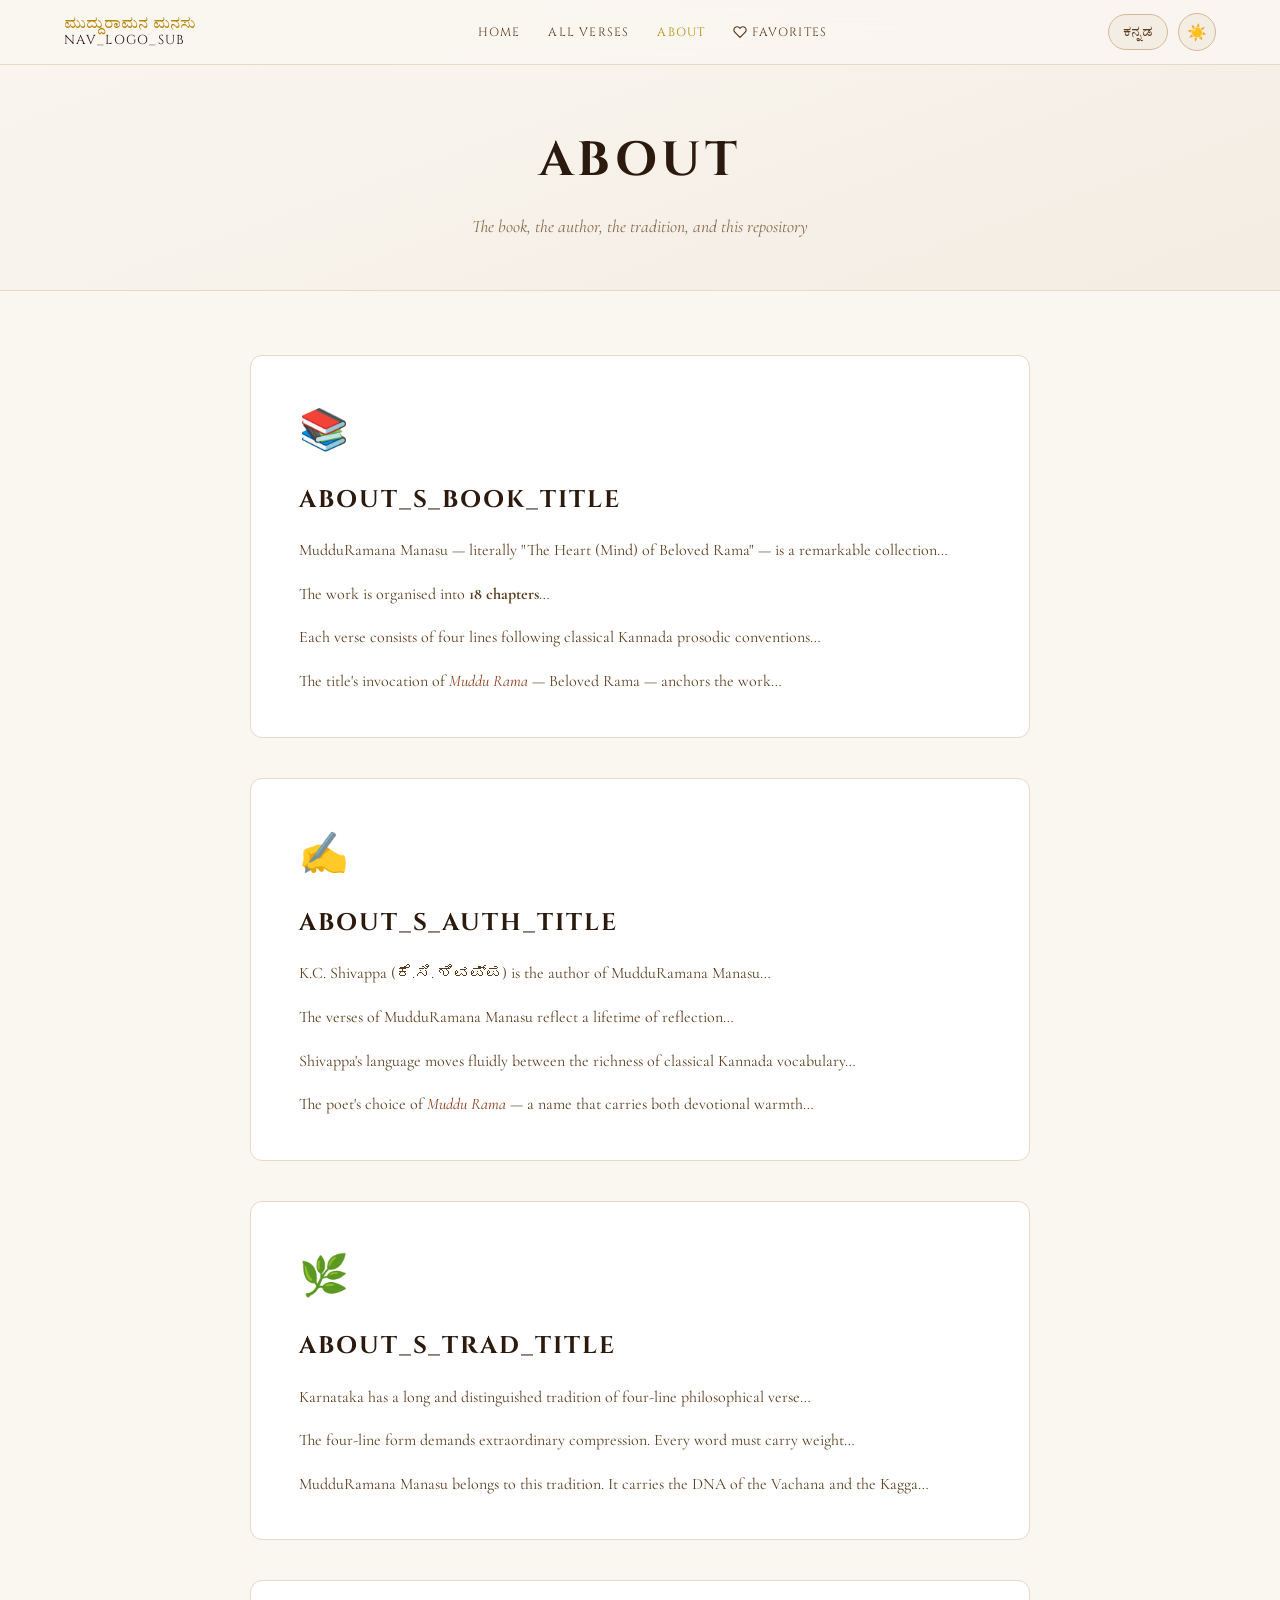
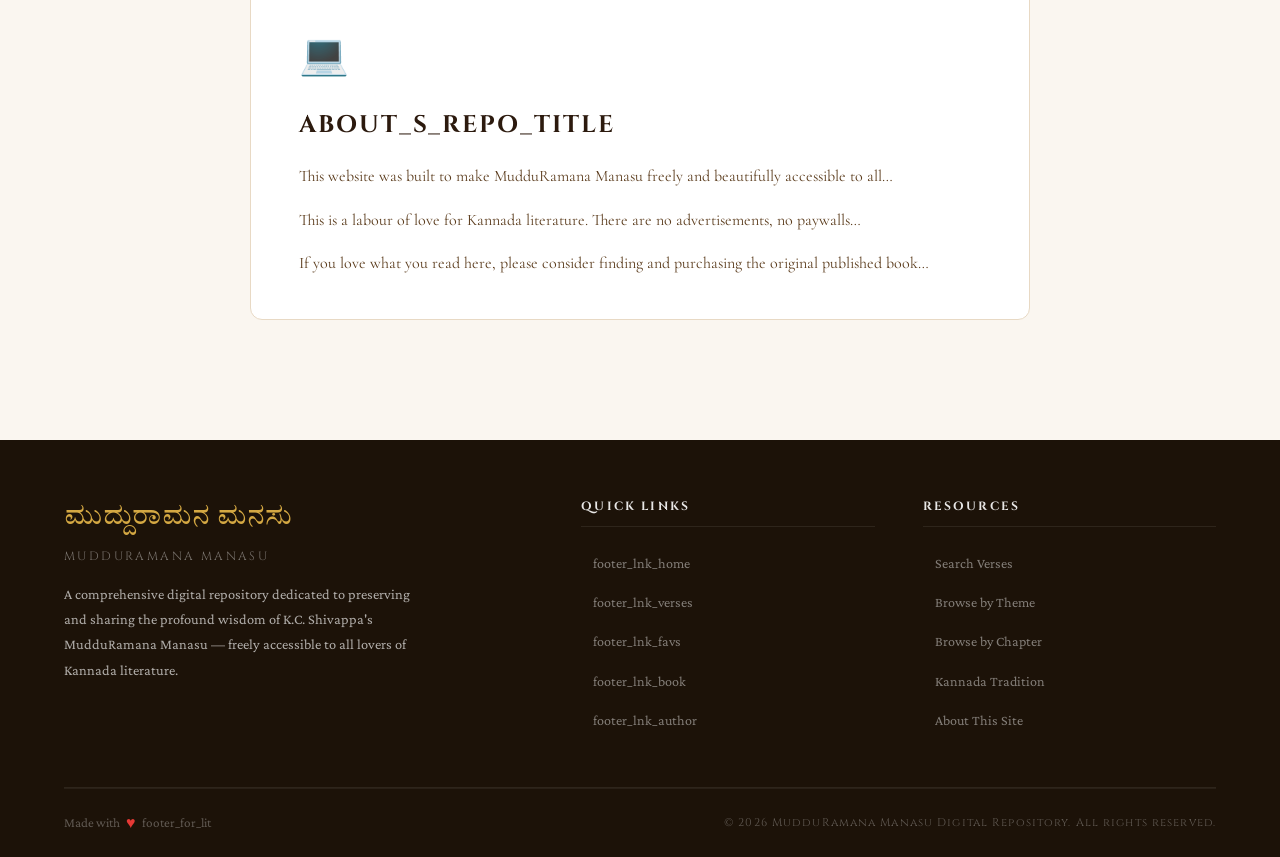
==== commit 8d6bd929: "Update about.html" ====
--- a/about.html
+++ b/about.html
@@ -1,38 +1,37 @@
 <!DOCTYPE html>
-<html lang="en" data-theme="light">
+<html lang="en" data-theme="light" data-lang="en">
 <head>
-  <meta charset="UTF-8" />
-  <meta name="viewport" content="width=device-width, initial-scale=1.0" />
-  <title>About - MudduRamana Manasu | K.C. Shivappa</title>
-  <link rel="preconnect" href="https://fonts.googleapis.com" />
-  <link rel="preconnect" href="https://fonts.gstatic.com" crossorigin />
-  <link href="https://fonts.googleapis.com/css2?family=Tiro+Kannada:ital@0;1&family=Cormorant+Garamond:ital,wght@0,300;0,400;0,600;1,300;1,400&family=Cinzel:wght@400;600;700&family=Crimson+Pro:ital,wght@0,300;0,400;1,300;1,400&display=swap" rel="stylesheet" />
-  <link rel="stylesheet" href="styles.css" />
+  <meta charset="UTF-8"/>
+  <meta name="viewport" content="width=device-width, initial-scale=1.0"/>
+  <title>About – MudduRamana Manasu | K.C. Shivappa</title>
+  <link rel="preconnect" href="https://fonts.googleapis.com"/>
+  <link rel="preconnect" href="https://fonts.gstatic.com" crossorigin/>
+  <link href="https://fonts.googleapis.com/css2?family=Tiro+Kannada:ital@0;1&family=Cormorant+Garamond:ital,wght@0,300;0,400;0,600;1,300;1,400&family=Cinzel:wght@400;600;700&family=Crimson+Pro:ital,wght@0,300;0,400;1,300;1,400&display=swap" rel="stylesheet"/>
+  <link rel="stylesheet" href="styles.css"/>
 </head>
 <body>
-
 <nav class="nav" id="mainNav">
   <div class="nav-inner">
     <a href="index.html" class="nav-logo">
       <span class="nav-logo-kn">ಮುದ್ದುರಾಮನ ಮನಸು</span>
-      <span class="nav-logo-en">MudduRamana Manasu</span>
+      <span class="nav-logo-en" data-i18n="nav_logo_sub">MudduRamana Manasu</span>
     </a>
     <div class="nav-links">
-      <a href="index.html" class="nav-link" data-i18n="nav_home">Home</a>
-      <a href="verses.html" class="nav-link" data-i18n="nav_verses">All Verses</a>
-      <a href="about.html" class="nav-link active" data-i18n="nav_about">About</a>
-      <a href="favorites.html" class="nav-link" data-i18n="nav_favorites">Favorites</a>
+      <a href="index.html"    class="nav-link"        data-i18n="nav_home">Home</a>
+      <a href="verses.html"   class="nav-link"        data-i18n="nav_verses">All Verses</a>
+      <a href="about.html"    class="nav-link active"  data-i18n="nav_about">About</a>
+      <a href="favorites.html" class="nav-link"><svg width="14" height="14" viewBox="0 0 24 24" fill="none" stroke="currentColor" stroke-width="2"><path d="M20.84 4.61a5.5 5.5 0 0 0-7.78 0L12 5.67l-1.06-1.06a5.5 5.5 0 0 0-7.78 7.78l1.06 1.06L12 21.23l7.78-7.78 1.06-1.06a5.5 5.5 0 0 0 0-7.78z"></path></svg> <span data-i18n="nav_favorites">Favorites</span></a>
     </div>
     <div class="nav-right">
-      <button class="lang-toggle" id="langToggle" aria-label="Switch language" title="Switch to Kannada">ಕನ್ನಡ</button>
-      <button class="theme-toggle" id="themeToggle" aria-label="Toggle theme">☀️</button>
-      <button class="nav-burger" id="navBurger" aria-label="Menu"><span></span><span></span><span></span></button>
+      <button class="lang-toggle" id="langToggle">ಕನ್ನಡ</button>
+      <button class="theme-toggle" id="themeToggle">☀️</button>
+      <button class="nav-burger" id="navBurger"><span></span><span></span><span></span></button>
     </div>
   </div>
   <div class="nav-mobile" id="navMobile">
-    <a href="index.html" data-i18n="nav_home">Home</a>
-    <a href="verses.html" data-i18n="nav_verses">All Verses</a>
-    <a href="about.html" data-i18n="nav_about">About</a>
+    <a href="index.html"     data-i18n="nav_home">Home</a>
+    <a href="verses.html"    data-i18n="nav_verses">All Verses</a>
+    <a href="about.html"     data-i18n="nav_about">About</a>
     <a href="favorites.html" data-i18n="nav_favorites">Favorites</a>
   </div>
 </nav>
@@ -40,7 +39,7 @@
 <div class="page-header">
   <div class="container">
     <h1 class="page-header-title" data-i18n="page_about_title">About</h1>
-    <p class="page-header-sub" data-i18n="page_about_sub">The book, the author, the tradition, and this repository</p>
+    <p  class="page-header-sub"   data-i18n="page_about_sub">The book, the author, the tradition, and this repository</p>
   </div>
 </div>
 
@@ -48,38 +47,42 @@
   <div class="container">
     <div class="about-prose">
 
+      <!-- About the Book -->
       <div class="about-block" id="book">
         <div class="about-block-icon">📚</div>
-        <h2 data-i18n="about_section_book_title">About MudduRamana Manasu</h2>
-        <p>MudduRamana Manasu — literally <em>"The Heart (Mind) of Beloved Rama"</em> — is a remarkable collection of 1100 four-line verses (chatushpadi) written by K.C. Shivappa. In the grand tradition of Kannada philosophical poetry — most famously exemplified by DVG's Mankutimmana Kagga — each verse is a self-contained meditation on life, love, devotion, nature, and the eternal questions of human existence.</p>
-        <p>The work is organised into <strong>18 chapters</strong>, each carrying a Kannada title that sets its thematic mood — from <em>ಗುರುವೆನಗೆ ಶ್ರೀರಕ್ಷೆ</em> (The Guru's Blessing) and <em>ಸೃಷ್ಟಿ ಕೌತುಕದೊಡಲು</em> (The Wondrous Body of Creation) to <em>ಸಾವೆಂದರೇಕೆ ಭಯ</em> (Why Fear Death?) and <em>ಮೌನ ಸುಂದರ ಭಾಷೆ</em> (Silence, the Beautiful Language). Together they trace the full arc of a contemplative human life.</p>
-        <p>Each verse consists of four lines following classical Kannada prosodic conventions. The work is written with a lyrical intimacy that has made it beloved among readers of Kannada literature. Like the great philosophical kavyas of Karnataka, the verses can be read in sequence or opened at random — each one yielding its own complete world of meaning, deepening with every re-reading.</p>
-        <p>The title's invocation of <em>Muddu Rama</em> — Beloved Rama — anchors the work in the devotional tradition while simultaneously opening it to universal philosophical inquiry. This tension between the personal and the cosmic, the devoted and the questioning, is what gives the work its enduring power.</p>
+        <h2 data-i18n="about_s_book_title">About MudduRamana Manasu</h2>
+        <p data-i18n-html="about_s_book_p1">MudduRamana Manasu — literally "The Heart (Mind) of Beloved Rama" — is a remarkable collection…</p>
+        <p data-i18n-html="about_s_book_p2">The work is organised into <strong>18 chapters</strong>…</p>
+        <p data-i18n-html="about_s_book_p3">Each verse consists of four lines following classical Kannada prosodic conventions…</p>
+        <p data-i18n-html="about_s_book_p4">The title's invocation of <em>Muddu Rama</em> — Beloved Rama — anchors the work…</p>
       </div>
 
+      <!-- About the Author -->
       <div class="about-block" id="author">
         <div class="about-block-icon">✍️</div>
-        <h2 data-i18n="about_section_auth_title">About K.C. Shivappa</h2>
-        <p>K.C. Shivappa (ಕೆ.ಸಿ. ಶಿವಪ್ಪ) is the author of MudduRamana Manasu, a distinguished contribution to modern Kannada literary tradition. Writing in the beloved four-line verse form that has produced some of Kannada's greatest works, Shivappa brings a voice that is at once classical in its sensibility and deeply personal in its expression.</p>
-        <p>The verses of MudduRamana Manasu reflect a lifetime of reflection — on the nature of the divine, the texture of human relationships, the passage of time, and the search for inner peace. Unlike more distant philosophical treatises, Shivappa's poetry speaks with the directness of lived experience: a friend thinking aloud, a sage pausing mid-walk to share a thought.</p>
-        <p>Shivappa's language moves fluidly between the richness of classical Kannada vocabulary and the clarity of everyday speech, making the work accessible to a wide range of readers — from scholars of Kannada literature to those encountering philosophical verse for the first time. The collection has been cherished by readers who find in its pages a companion for life's difficult and joyful moments alike.</p>
-        <p>The poet's choice of <em>Muddu Rama</em> — a name that carries both devotional warmth and philosophical weight — as the presiding spirit of the collection speaks to a vision of the divine that is intimate rather than distant, loving rather than austere.</p>
+        <h2 data-i18n="about_s_auth_title">About K.C. Shivappa</h2>
+        <p data-i18n-html="about_s_auth_p1">K.C. Shivappa (ಕೆ.ಸಿ. ಶಿವಪ್ಪ) is the author of MudduRamana Manasu…</p>
+        <p data-i18n-html="about_s_auth_p2">The verses of MudduRamana Manasu reflect a lifetime of reflection…</p>
+        <p data-i18n-html="about_s_auth_p3">Shivappa's language moves fluidly between the richness of classical Kannada vocabulary…</p>
+        <p data-i18n-html="about_s_auth_p4">The poet's choice of <em>Muddu Rama</em> — a name that carries both devotional warmth…</p>
       </div>
 
+      <!-- The Tradition -->
       <div class="about-block" id="tradition">
         <div class="about-block-icon">🌿</div>
-        <h2 data-i18n="about_section_trad_title">The Tradition: Kannada Philosophical Verse</h2>
-        <p>Karnataka has a long and distinguished tradition of four-line philosophical verse — from the Vachanas of the 12th-century Basavanna and the Sharanas, to the Keertanas of Purandaradasa, to DVG's landmark Mankutimmana Kagga (1943). These short, standalone poems became a beloved vehicle for profound thought precisely because of their brevity: each verse must distill an entire philosophy into four lines.</p>
-        <p>The four-line form demands extraordinary compression. Every word must carry weight; every line must earn its place. This is not a form for padding or ornamentation — it is a form that rewards and requires deep thought, and that rewards the reader who brings the same quality of attention to their reading.</p>
-        <p>MudduRamana Manasu belongs to this tradition. It carries the DNA of the Vachana and the Kagga — the questioning spirit, the devotional undertone, the willingness to sit with mystery rather than resolve it cheaply, and the deep conviction that poetry is not decoration but a primary mode of understanding the world.</p>
+        <h2 data-i18n="about_s_trad_title">The Tradition: Kannada Philosophical Verse</h2>
+        <p data-i18n-html="about_s_trad_p1">Karnataka has a long and distinguished tradition of four-line philosophical verse…</p>
+        <p data-i18n-html="about_s_trad_p2">The four-line form demands extraordinary compression. Every word must carry weight…</p>
+        <p data-i18n-html="about_s_trad_p3">MudduRamana Manasu belongs to this tradition. It carries the DNA of the Vachana and the Kagga…</p>
       </div>
 
+      <!-- About this Repository -->
       <div class="about-block" id="repository">
         <div class="about-block-icon">💻</div>
-        <h2 data-i18n="about_section_repo_title">About This Repository</h2>
-        <p>This website was built to make MudduRamana Manasu freely and beautifully accessible to all — whether you are a Kannada scholar, a student, a devotee, or simply someone drawn to philosophical poetry. Every verse is presented with the original Kannada text, transliteration, and English meaning, with search and filter tools to help you explore the collection.</p>
-        <p>This is a labour of love for Kannada literature. There are no advertisements, no paywalls, and no registration required. Just poetry, presented with care.</p>
-        <p>If you love what you read here, please consider finding and purchasing the original published book to support the work of K.C. Shivappa and the publishers who brought this collection to the world. The best digital repository is one that sends its readers back to the physical book.</p>
+        <h2 data-i18n="about_s_repo_title">About This Repository</h2>
+        <p data-i18n-html="about_s_repo_p1">This website was built to make MudduRamana Manasu freely and beautifully accessible to all…</p>
+        <p data-i18n-html="about_s_repo_p2">This is a labour of love for Kannada literature. There are no advertisements, no paywalls…</p>
+        <p data-i18n-html="about_s_repo_p3">If you love what you read here, please consider finding and purchasing the original published book…</p>
       </div>
 
     </div>
@@ -92,30 +95,28 @@
       <div class="footer-brand">
         <span class="footer-brand-logo">ಮುದ್ದುರಾಮನ ಮನಸು</span>
         <span class="footer-brand-logo-en">MudduRamana Manasu</span>
-        <p data-i18n="footer_brand_desc">A comprehensive digital repository dedicated to preserving and sharing the profound wisdom of K.C. Shivappa's MudduRamana Manasu — freely accessible to all lovers of Kannada literature.</p>
+        <p data-i18n="footer_brand_desc">A comprehensive digital repository for K.C. Shivappa's MudduRamana Manasu.</p>
       </div>
       <div class="footer-col">
         <h4 data-i18n="footer_quick_links">Quick Links</h4>
-        <a href="index.html" data-i18n="footer_link_home">Home</a>
-        <a href="verses.html" data-i18n="footer_link_verses">All Verses</a>
-        <a href="favorites.html" data-i18n="footer_link_favs">My Favorites</a>
-        <a href="about.html" data-i18n="footer_link_book">About the Book</a>
-        <a href="about.html#author" data-i18n="footer_link_author">About K.C. Shivappa</a>
+        <a href="index.html"        data-i18n="footer_lnk_home">Home</a>
+        <a href="verses.html"       data-i18n="footer_lnk_verses">All Verses</a>
+        <a href="favorites.html"    data-i18n="footer_lnk_favs">My Favorites</a>
+        <a href="about.html"        data-i18n="footer_lnk_book">About the Book</a>
+        <a href="about.html#author" data-i18n="footer_lnk_author">About K.C. Shivappa</a>
       </div>
       <div class="footer-col">
         <h4 data-i18n="footer_resources">Resources</h4>
-        <a href="verses.html" data-i18n="footer_res_search">Search Verses</a>
-        <a href="verses.html" data-i18n="footer_res_theme">Browse by Theme</a>
-        <a href="verses.html" data-i18n="footer_res_chapter">Browse by Chapter</a>
+        <a href="verses.html"          data-i18n="footer_res_search">Search Verses</a>
+        <a href="verses.html"          data-i18n="footer_res_theme">Browse by Theme</a>
+        <a href="verses.html"          data-i18n="footer_res_chapter">Browse by Chapter</a>
         <a href="about.html#tradition" data-i18n="footer_res_trad">Kannada Tradition</a>
         <a href="about.html#repository" data-i18n="footer_res_site">About This Site</a>
       </div>
     </div>
-    <hr class="footer-divider" />
+    <hr class="footer-divider"/>
     <div class="footer-bottom">
-      <div class="footer-bottom-left">
-        <span data-i18n="footer_made_with">Made with</span> <span class="footer-heart">♥</span> <span data-i18n="footer_for">for Kannada literature</span>
-      </div>
+      <div class="footer-bottom-left"><span data-i18n="footer_made_with">Made with</span> <span class="footer-heart">♥</span> <span data-i18n="footer_for_lit">for Kannada literature</span></div>
       <div class="footer-bottom-right" data-i18n="footer_copy">© 2026 MudduRamana Manasu Digital Repository. All rights reserved.</div>
     </div>
   </div>
@@ -123,6 +124,6 @@
 
 <script src="data.js"></script>
 <script src="i18n.js"></script>
-  <script src="app.js"></script>
+<script src="app.js"></script>
 </body>
 </html>
